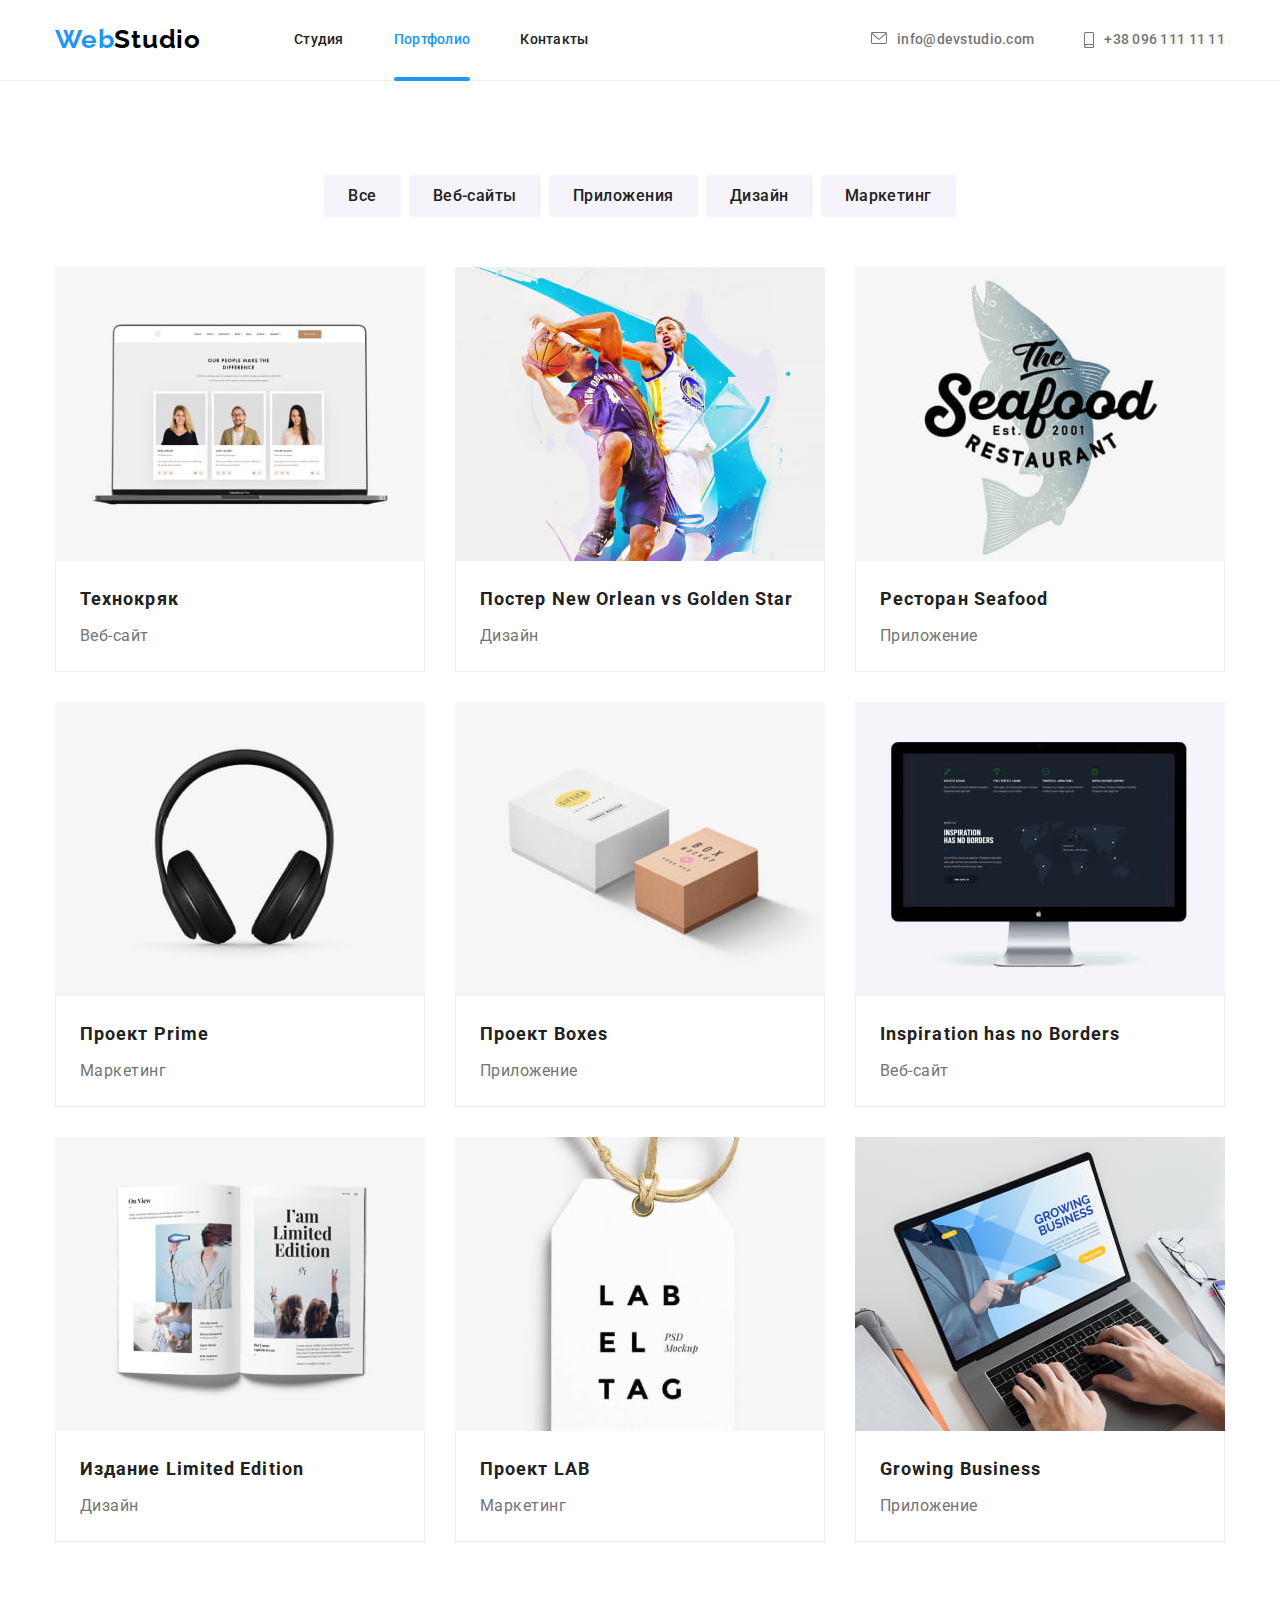
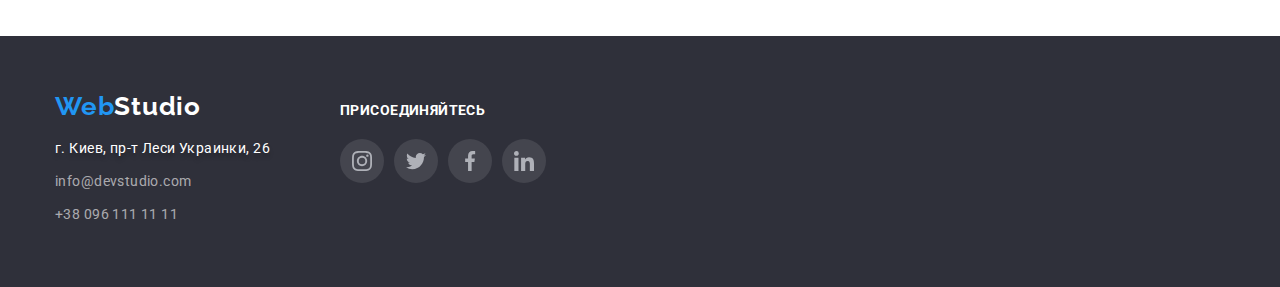
==== Portfolio.html @ 17a4c11c "Initial commit" ====
<!DOCTYPE html>
<html lang="ru">
  <head>
    <meta charset="UTF-8" />
    <meta http-equiv="X-UA-Compatible" content="IE=edge" />
    <meta name="viewport" content="width=device-width, initial-scale=1.0" />
    <title>Document</title>
    <link rel="preconnect" href="https://fonts.googleapis.com" />
    <link rel="preconnect" href="https://fonts.gstatic.com" crossorigin />
    <link rel="preconnect" href="https://fonts.googleapis.com" />
    <link rel="preconnect" href="https://fonts.gstatic.com" crossorigin />
    <link
      href="https://fonts.googleapis.com/css2?family=Raleway:wght@700&family=Roboto:wght@400;500;700;900&display=swap"
      rel="stylesheet"
    />
    <link
      rel="stylesheet"
      href="https://cdnjs.cloudflare.com/ajax/libs/modern-normalize/1.1.0/modern-normalize.min.css
    "
    />
    <link rel="stylesheet" href="./styles/style.css" />
  </head>

  <body>
    <header class="header">
      <div class="container header-container">
        <a href="WebStudio" class="logo">
          <span class="logo-first-word">Web</span
          ><span class="logo-second-word">Studio</span></a
        >
        <nav class="header-div">
          <ul class="main-nav">
            <li class="header-list-item">
              <a href="./index.html" class="link header-link nav-link"
                >Студия</a
              >
            </li>

            <li class="header-list-item">
              <a
                href="./Portfolio.html"
                class="link header-link current-link nav-link"
                >Портфолио</a
              >
            </li>

            <li class="header-list-item">
              <a href="Контакты" class="link header-link nav-link">Контакты</a>
            </li>
          </ul>
        </nav>

        <div class="secondsry-nav-div">
          <ul class="secondsry-nav">
            <li class="contact-list-item">
              <a
                href="mailto:info@devstudio.com"
                class="header-contact-link mail"
                ><svg class="contact-svg" width="16" height="12">
                  <use href="./image/icons.svg#mail"></use>
                </svg>
                info@devstudio.com</a
              >
            </li>
            <li class="contact-list-item">
              <a href="tel:+380961111111" class="header-contact-link phone">
                <svg class="contact-svg" width="10" height="16">
                  <use href="./image/icons.svg#phone"></use></svg
                >+38 096 111 11 11</a
              >
            </li>
          </ul>
        </div>
      </div>
    </header>

    <main>
      <section class="portfolio">
        <div class="container">
          <h1 class="visually-hidden">Портфолио</h1>
          <ul class="btn-list">
            <li class="btn-list-item">
              <button type="button" class="portfolio-btn">Все</button>
            </li>

            <li class="btn-list-item">
              <button type="button" class="portfolio-btn">Веб-сайты</button>
            </li>

            <li class="btn-list-item">
              <button type="button" class="portfolio-btn">Приложения</button>
            </li>

            <li class="btn-list-item">
              <button type="button" class="portfolio-btn">Дизайн</button>
            </li>

            <li class="btn-list-item">
              <button type="button" class="portfolio-btn">Маркетинг</button>
            </li>
          </ul>

          <ul class="portfolio-card-list">
            <li class="portfolio-card">
              <div class="portfolio-hover-div">
                <img src="./image/Portfolio/1.jpg" alt="ноутбук" width="370" />

                <div class="overlay">
                  <p class="portfolio-hover-title">
                    Ресурс предлагает комплексные предложения с разным уровнем
                    функционала и сервисов. Все это позволит посетителю получить
                    исчерпывающие сведения о компании или частном лице.
                  </p>
                </div>
              </div>
              <div class="portfolio-title-div">
                <h2 class="portfolio-title">Технокряк</h2>
                <p class="portfolio-category">Веб-сайт</p>
              </div>
            </li>

            <li class="portfolio-card">
              <div class="portfolio-hover-div">
                <img
                  src="./image/Portfolio/2.jpg"
                  alt="баскетбол"
                  width="370"
                />
                <div class="overlay">
                  <p class="portfolio-hover-title">
                    Lorem ipsum dolor sit amet, consectetur adipisicing elit. Ex
                    sapiente id exercitationem esse deleniti repellendus
                    necessitatibus omnis tempora eius aliquid.
                  </p>
                </div>
              </div>
              <div class="portfolio-title-div">
                <h2 class="portfolio-title">
                  Постер New Orlean vs Golden Star
                </h2>
                <p class="portfolio-category">Дизайн</p>
              </div>
            </li>

            <li class="portfolio-card">
              <div class="portfolio-hover-div">
                <img
                  src="./image/Portfolio/3.jpg"
                  alt="лого ресторана"
                  width="370"
                />
                <div class="overlay">
                  <p class="portfolio-hover-title">
                    Lorem ipsum dolor sit amet, consectetur adipisicing elit. Ex
                    sapiente id exercitationem esse deleniti repellendus
                    necessitatibus omnis tempora eius aliquid.
                  </p>
                </div>
              </div>
              <div class="portfolio-title-div">
                <h2 class="portfolio-title">Ресторан Seafood</h2>
                <p class="portfolio-category">Приложение</p>
              </div>
            </li>

            <li class="portfolio-card">
              <div class="portfolio-hover-div">
                <img src="./image/Portfolio/4.jpg" alt="наушники" width="370" />

                <div class="overlay">
                  <p class="portfolio-hover-title">
                    Lorem ipsum dolor sit amet, consectetur adipisicing elit. Ex
                    sapiente id exercitationem esse deleniti repellendus
                    necessitatibus omnis tempora eius aliquid.
                  </p>
                </div>
              </div>
              <div class="portfolio-title-div">
                <h2 class="portfolio-title">Проект Prime</h2>
                <p class="portfolio-category">Маркетинг</p>
              </div>
            </li>

            <li class="portfolio-card">
              <div class="portfolio-hover-div">
                <img src="./image/Portfolio/5.jpg" alt="коробки" width="370" />

                <div class="overlay">
                  <p class="portfolio-hover-title">
                    Lorem ipsum dolor sit amet, consectetur adipisicing elit. Ex
                    sapiente id exercitationem esse deleniti repellendus
                    necessitatibus omnis tempora eius aliquid.
                  </p>
                </div>
              </div>
              <div class="portfolio-title-div">
                <h2 class="portfolio-title">Проект Boxes</h2>
                <p class="portfolio-category">Приложение</p>
              </div>
            </li>

            <li class="portfolio-card">
              <div class="portfolio-hover-div">
                <img src="./image/Portfolio/6.jpg" alt="монитор" width="370" />

                <div class="overlay">
                  <p class="portfolio-hover-title">
                    Lorem ipsum dolor sit amet, consectetur adipisicing elit. Ex
                    sapiente id exercitationem esse deleniti repellendus
                    necessitatibus omnis tempora eius aliquid.
                  </p>
                </div>
              </div>
              <div class="portfolio-title-div">
                <h2 class="portfolio-title">Inspiration has no Borders</h2>
                <p class="portfolio-category">Веб-сайт</p>
              </div>
            </li>

            <li class="portfolio-card">
              <div class="portfolio-hover-div">
                <img src="./image/Portfolio/7.jpg" alt="журнал" width="370" />

                <div class="overlay">
                  <p class="portfolio-hover-title">
                    Lorem ipsum dolor sit amet, consectetur adipisicing elit. Ex
                    sapiente id exercitationem esse deleniti repellendus
                    necessitatibus omnis tempora eius aliquid.
                  </p>
                </div>
              </div>
              <div class="portfolio-title-div">
                <h2 class="portfolio-title">Издание Limited Edition</h2>
                <p class="portfolio-category">Дизайн</p>
              </div>
            </li>

            <li class="portfolio-card">
              <div class="portfolio-hover-div">
                <img src="./image/Portfolio/8.jpg" alt="лейб" width="370" />

                <div class="overlay">
                  <p class="portfolio-hover-title">
                    Lorem ipsum dolor sit amet, consectetur adipisicing elit. Ex
                    sapiente id exercitationem esse deleniti repellendus
                    necessitatibus omnis tempora eius aliquid.
                  </p>
                </div>
              </div>
              <div class="portfolio-title-div">
                <h2 class="portfolio-title">Проект LAB</h2>
                <p class="portfolio-category">Маркетинг</p>
              </div>
            </li>

            <li class="portfolio-card">
              <div class="portfolio-hover-div">
                <img
                  src="./image/Portfolio/9.jpg"
                  alt="печать на пк"
                  width="370"
                />
                <div class="overlay">
                  <p class="portfolio-hover-title">
                    Lorem ipsum dolor sit amet, consectetur adipisicing elit. Ex
                    sapiente id exercitationem esse deleniti repellendus
                    necessitatibus omnis tempora eius aliquid.
                  </p>
                </div>
              </div>
              <div class="portfolio-title-div">
                <h2 class="portfolio-title">Growing Business</h2>
                <p class="portfolio-category">Приложение</p>
              </div>
            </li>
          </ul>
        </div>
      </section>
    </main>

    <footer class="footer">
      <div class="container footer-block">
        <div class="footer-container">
          <a href="WebStudio" class="logo">
            <span class="logo-first-word">Web</span
            ><span class="logo-white-word">Studio</span></a
          >

          <a
            href="https://goo.gl/maps/T2ZpNwHjRuijeioPA"
            class="link adress"
            target="«_blank»"
            rel="noopener noreferrer"
          >
            г. Киев, пр-т Леси Украинки, 26
          </a>

          <a href="mailto:info@devstudio.com" class="footer-contact-link"
            >info@devstudio.com</a
          >

          <a href="tel:+380961111111" class="footer-contact-link"
            >+38 096 111 11 11</a
          >
        </div>

        <div>
          <p class="footer-title">присоединяйтесь</p>
          <ul class="team-svg-list">
            <li>
              <a href="" class="social-link">
                <svg class="social-link-svg" width="20px" height="20px">
                  <use href="./image/icons.svg#instagram"></use>
                </svg>
              </a>
            </li>

            <li>
              <a href="" class="social-link">
                <svg class="social-link-svg" width="20px" height="20px">
                  <use href="./image/icons.svg#twitter"></use>
                </svg>
              </a>
            </li>

            <li>
              <a href="" class="social-link">
                <svg class="social-link-svg" width="20px" height="20px">
                  <use href="./image/icons.svg#facebook"></use>
                </svg>
              </a>
            </li>

            <li>
              <a href="" class="social-link">
                <svg class="social-link-svg" width="20px" height="20px">
                  <use href="./image/icons.svg#linkedin"></use>
                </svg>
              </a>
            </li>
          </ul>
        </div>
      </div>
    </footer>
  </body>
</html>
---- styles/style.css ----
:root {
  --main-text-color: #212121;
  --secondary-text-color: #757575;
}

body {
  font-family: "Roboto", sans-serif;
}
.no-scroll {
  overflow: hidden;
}

/* main styles */
ul {
  list-style: none;
}

.link {
  text-decoration: none;
  color: #212121;
}

img {
  display: block;
}

.container {
  width: 1200px;
  padding-right: 15px;
  padding-left: 15px;
  margin-right: auto;
  margin-left: auto;
}

.footer-block {
  display: flex;
  align-items: baseline;
  gap: 70px;
}

/* header */

.header {
  border-bottom: 1px solid #eeeeee;
}

.header-container {
  display: flex;
  align-items: center;
}

.header-div {
  display: flex;
  align-items: center;
}

.main-nav {
  display: flex;
  margin-top: 0;
  margin-bottom: 0;
  padding-left: 0;
}

.secondsry-nav-div {
  display: flex;
  margin-left: auto;
}

.secondsry-nav {
  display: flex;
  gap: 50px;
  padding-left: 0;
  margin-top: 0;
  margin-bottom: 0;
}

.logo {
  font-family: "Raleway";
  font-style: normal;
  font-weight: 700;
  font-size: 26px;
  line-height: 0.83;
  letter-spacing: 0.03em;
  text-decoration: none;
}

.logo-first-word {
  color: #2196f3;
}

.logo-second-word {
  color: #000000;
}

.header-list-item {
  margin-left: 50px;
}
.header-list-item:first-child {
  margin-left: 93px;
}

.header-link {
  position: relative;
  display: block;
  color: var(--main-text-color);
  font-style: normal;
  font-weight: 500;
  font-size: 14px;
  line-height: 1.14;
  letter-spacing: 0.02em;
  padding-top: 32px;
  padding-bottom: 32px;
  transition: color 250ms cubic-bezier(0.4, 0, 0.2, 1);
}

.header-link:hover,
.header-link:focus {
  color: #2196f3;
}
.current-link {
  color: #2196f3;
}

.current-link::after {
  position: absolute;
  bottom: -1px;
  content: "";
  width: 100%;
  height: 4px;
  background: #2196f3;
  border-radius: 2px;
  display: block;
}

.header-contact-link {
  color: var(--secondary-text-color);
  text-decoration: none;
  font-weight: 500;
  font-size: 14px;
  line-height: 1.14;
  letter-spacing: 0.02em;
  padding-top: 32px;
  padding-bottom: 32px;
  display: flex;
  justify-content: center;
  align-items: flex-start;
  transition: color 250ms cubic-bezier(0.4, 0, 0.2, 1);
}

.header-contact-link:hover,
.header-contact-link:focus {
  color: #2196f3;
}

.contact-list-item {
  display: flex;
  justify-content: center;
  align-items: center;
}
.header-contact-link:hover,
.header-contact-link:focus .contact-svg {
  fill: currentColor;
}

.contact-svg {
  fill: currentColor;
  margin-right: 10px;
  display: inline-block;
}

/* Section hero */

.hero {
  max-width: 1600px;
  display: block;
  background-color: rgba(47, 48, 58, 0.4);
  background-image: linear-gradient(
      to right,
      rgba(47, 48, 58, 0.4),
      rgba(47, 48, 58, 0.4)
    ),
    url(../image/background/bg_hero.jpg);
  background-repeat: no-repeat;
  background-size: cover;
  text-align: center;
  margin-right: auto;
  margin-left: auto;
  padding-top: 200px;
  padding-right: 0;
  padding-bottom: 200px;
  padding-left: 0;
}

.hero-title {
  color: #ffffff;
  font-style: normal;
  font-weight: 900;
  font-size: 44px;
  line-height: 1.36;
  text-align: center;
  letter-spacing: 0.06em;
  text-transform: uppercase;
  margin-top: 0;
  margin-bottom: 30px;
}

.btn {
  font-family: inherit;
  font-style: normal;
  font-weight: 700;
  font-size: 16px;
  line-height: 1.87;
  display: inline-block;
  text-align: center;
  letter-spacing: 0.06em;
  color: #ffffff;
  background-color: #2196f3;
  cursor: pointer;
  border-radius: 5px;
  border-color: transparent;
  min-width: 200px;
  padding: 10px 32px;
}

/* Список преимуществ */

.benefits {
  padding-top: 94px;
}

.visually-hidden {
  position: absolute;
  width: 1px;
  height: 1px;
  margin: -1px;
  border: 0;
  padding: 0;
  white-space: nowrap;
  clip-path: inset(100%);
  clip: rect(0 0 0 0);
  overflow: hidden;
}

.benefits-list {
  display: flex;
  gap: 30px;
  justify-content: space-between;
  padding-left: 0;
  margin-top: 0;
  margin-bottom: 0;
}
.benefits-list-item {
  flex-basis: 270px;
}

.benefits-svg-div {
  width: 270px;
  height: 120px;
  background-color: #f5f4fa;
  border-radius: 4px;
  margin-bottom: 30px;
  display: flex;
  justify-content: center;
  align-items: center;
}

.benefits-title {
  color: var(--main-text-color);
  font-style: normal;
  font-weight: 700;
  font-size: 14px;
  line-height: 1.14;
  letter-spacing: 0.03em;
  text-transform: uppercase;
  margin-top: 0;
  margin-bottom: 10px;
}

.benefits-text {
  color: var(--secondary-text-color);
  font-style: normal;
  font-weight: 400;
  font-size: 14px;
  line-height: 1.71;
  letter-spacing: 0.03em;
  margin-top: 0;
  margin-bottom: 0;
}

/* Чем мы занимаемся */
.our-work {
  padding-top: 94px;
  padding-bottom: 94px;
}

.our-works-list {
  display: flex;
  justify-content: space-between;
  padding-left: 0;
  gap: 30px;
  margin-top: 0;
  margin-bottom: 0;
}

.work-title {
  color: var(--main-text-color);
  font-style: normal;
  font-weight: 700;
  font-size: 36px;
  line-height: 1.16;
  text-align: center;
  letter-spacing: 0.03em;
  margin-top: 0;
  margin-bottom: 50px;
}
.work-card-title-div {
  position: relative;
}
.work-card-title {
  position: absolute;
  bottom: 0;
  width: 100%;
  margin: 0;
  font-weight: 700;
  font-size: 14px;
  line-height: 1.14;
  text-align: center;
  letter-spacing: 0.03em;
  text-transform: uppercase;
  color: #ffffff;
  background-color: rgba(47, 48, 58, 0.8);
  padding-top: 28px;
  padding-bottom: 28px;
}

/* наша команда */

.team {
  background: #f5f4fa;
  padding-top: 94px;
  padding-bottom: 94px;
}

.team-title {
  color: var(--main-text-color);
  font-weight: 700;
  font-size: 36px;
  line-height: 1.16;
  text-align: center;
  letter-spacing: 0.03em;
  margin-top: 0;
  margin-bottom: 50px;
}

.team-list {
  display: flex;
  gap: 30px;
  justify-content: space-around;
  padding-left: 0;
  margin-top: 0;
  margin-bottom: 0;
}

.team-card {
  background: #ffffff;
  box-shadow: 0px 1px 3px rgba(0, 0, 0, 0.12), 0px 1px 1px rgba(0, 0, 0, 0.14),
    0px 2px 1px rgba(0, 0, 0, 0.2);
  border-radius: 0px 0px 4px 4px;
}

.workers-title-div {
  padding-top: 30px;
  padding-bottom: 30px;
  text-align: center;
}

.workers-name {
  color: var(--main-text-color);
  font-style: normal;
  font-weight: 500;
  font-size: 16px;
  line-height: 1.18;
  letter-spacing: 0.03em;
  margin-top: 0;
  margin-bottom: 10px;
}

.worker-position {
  color: var(--secondary-text-color);
  font-style: normal;
  font-weight: 400;
  font-size: 16px;
  line-height: 1.18;
  letter-spacing: 0.03em;
  margin-top: 0;
  margin-bottom: 16px;
}

.team-svg-list {
  display: flex;
  gap: 10px;
  justify-content: center;
  padding-left: 0;
  margin-top: 0;
  margin-bottom: 0;
}

.team-svg-card {
  width: 44px;
  height: 44px;
  color: #afb1b8;
  border-radius: 50%;
  display: flex;
  justify-content: center;
  align-items: center;
  transition: color 250ms cubic-bezier(0.4, 0, 0.2, 1),
    background 250ms cubic-bezier(0.4, 0, 0.2, 1);
}

.team-svg-card:hover,
.team-svg-card:focus {
  background-color: #2196f3;
  color: #ffffff;
}

.team-svg {
  fill: currentColor;
}
.team-svg-card:hover,
.team-svg-card:focus .team-svg {
  fill: currentColor;
}

/* клиенты */

.clients {
  padding-top: 94px;
  padding-bottom: 94px;
}

.clients-title {
  color: var(--main-text-color);
  font-weight: 700;
  font-size: 36px;
  line-height: 1.16;
  text-align: center;
  letter-spacing: 0.03em;
  margin-top: 0;
  margin-bottom: 50px;
}

.clients-list {
  display: flex;
  gap: 30px;
  margin-top: 0;
  margin-bottom: 0;
  padding-left: 0;
}

.clients-list-item {
  display: flex;
  justify-content: center;
  text-align: center;
}

.clients-link {
  display: flex;
  justify-content: center;
  align-items: center;
  border-radius: 4px;
  width: 170px;
  height: 92px;
  border: 1px solid #afb1b8;
  color: #afb1b8;
  transition: color 250ms cubic-bezier(0.4, 0, 0.2, 1),
    border 250ms cubic-bezier(0.4, 0, 0.2, 1);
}

.clients-link:hover,
.clients-link:focus {
  border: 1px solid #2196f3;
  color: #2196f3;
}

.clients-link:hover .clients-logo {
  fill: currentColor;
}
.clients-link:focus .clients-logo {
  fill: currentColor;
}

.clients-logo {
  fill: currentColor;
}

/* footer */

.footer {
  background-color: #2f303a;
  padding-top: 60px;
  padding-bottom: 60px;
}

.footer-container {
  display: flex;
  flex-direction: column;
  margin-left: 0;
}

.logo-white-word {
  color: #ffffff;
}

.adress {
  color: #ffffff;
  text-shadow: 0px 4px 4px rgba(0, 0, 0, 0.25);
  font-style: normal;
  font-weight: 400;
  font-size: 14px;
  line-height: 1.71;
  letter-spacing: 0.03em;
  margin-top: 20px;
  margin-bottom: 9px;
  transition: color 250ms cubic-bezier(0.4, 0, 0.2, 1);
}

.adress:hover,
.adress:focus {
  color: #2196f3;
}

.footer-contact-link {
  color: rgba(255, 255, 255, 0.6);
  font-style: normal;
  font-weight: 400;
  font-size: 14px;
  line-height: 1.71;
  letter-spacing: 0.03em;
  text-decoration: none;
  margin-bottom: 9px;
  transition: color 250ms cubic-bezier(0.4, 0, 0.2, 1);
}

.footer-contact-link:hover,
.footer-contact-link:focus {
  color: #2196f3;
}

.footer-contact-link:last-child {
  margin-bottom: 0;
}

.footer-title {
  font-weight: 700;
  font-size: 14px;
  line-height: 1.14;
  letter-spacing: 0.03em;
  text-transform: uppercase;
  color: #ffffff;
  margin-top: 0;
  margin-bottom: 20px;
}
.social-link {
  width: 44px;
  height: 44px;
  color: #afb1b8;
  background: rgba(255, 255, 255, 0.1);
  border-radius: 50%;
  display: flex;
  justify-content: center;
  align-items: center;
  transition: color 250ms cubic-bezier(0.4, 0, 0.2, 1),
    background 250ms cubic-bezier(0.4, 0, 0.2, 1);
}

.social-link:hover,
.social-link:focus {
  background-color: #2196f3;
  color: #ffffff;
}

.social-link-svg {
  fill: currentColor;
}
.social-link:hover,
.social-link:focus .team-svg {
  fill: currentColor;
}

/* Модальное окно */

.backdrop {
  position: fixed;
  top: 0;
  left: 0;
  width: 100%;
  height: 100%;
  background-color: rgba(0, 0, 0, 0.2);
  transition: opacity 250ms cubic-bezier(0.4, 0, 0.2, 1),
    visibility 250ms cubic-bezier(0.4, 0, 0.2, 1);
}

.backdrop.is-hidden {
  opacity: 0;
  visibility: hidden;
  pointer-events: none;
}

.modal {
  position: absolute;
  top: 50%;
  left: 50%;
  transform: translate(-50%, -50%) scale(1) rotate(0);
  width: 528px;
  height: 581px;
  background-color: #ffffff;
  box-shadow: 0px 1px 3px rgba(0, 0, 0, 0.12), 0px 1px 1px rgba(0, 0, 0, 0.14),
    0px 2px 1px rgba(0, 0, 0, 0.2);
  border-radius: 4px;
  transition: 1000ms;
}

.backdrop.is-hidden .modal {
  transform: translate(-50%, -50%) scale(0.2) rotate(45deg);
}

.modal-close-btn {
  position: absolute;
  padding: 6px;
  top: 8px;
  right: 8px;
  background-color: #ffffff;
  border: 1px solid rgba(0, 0, 0, 0.1);
  border-radius: 50%;
  display: flex;
  justify-content: center;
  align-items: center;
  cursor: pointer;
}

/* Портфолио */

.portfolio {
  padding-top: 94px;
  padding-bottom: 94px;
}

.btn-list {
  display: flex;
  justify-content: center;
  margin-top: 0;
  margin-bottom: 0;
  padding-left: 0;
}

.portfolio-btn {
  color: var(--main-text-color);
  background-color: #f5f4fa;
  font-style: normal;
  font-weight: 500;
  font-size: 16px;
  line-height: 1.62;
  text-align: center;
  letter-spacing: 0.03em;
  border-radius: 4px;
  border-color: transparent;
  padding: 6px 22px;
  cursor: pointer;
  transition: color 250ms cubic-bezier(0.4, 0, 0.2, 1),
    background 250ms cubic-bezier(0.4, 0, 0.2, 1);
}

.btn-list-item {
  margin-left: 8px;
}
.btn-list-item:first-child {
  margin-left: 0;
}

.portfolio-btn:hover,
.portfolio-btn:focus {
  background-color: #2196f3;
  color: #ffffff;
}
.btn-list {
  display: flex;
  margin-bottom: 50px;
}

.portfolio-card-list {
  display: flex;
  flex-wrap: wrap;
  gap: 30px;
  padding-left: 0;
  margin-top: 0;
  margin-bottom: 0;
}

.portfolio-card {
  flex-basis: calc((100% - 60px) / 3);
}

.portfolio-card:hover {
  box-shadow: 0px 1px 1px rgba(0, 0, 0, 0.12), 0px 4px 4px rgba(0, 0, 0, 0.06),
    1px 4px 6px rgba(0, 0, 0, 0.16);
}

.portfolio-card:hover .overlay {
  cursor: pointer;
  transform: translateY(0%);
}
.portfolio-hover-div {
  position: relative;
  overflow: hidden;
}

.overlay {
  position: absolute;
  bottom: 0;
  left: 0;
  display: block;
  transform: translateY(100%);
  background-color: rgba(33, 150, 243, 0.9);
  width: 100%;
  height: 100%;
  transition: transform 250ms cubic-bezier(0.4, 0, 0.2, 1);
}

.portfolio-hover-title {
  margin: 0;
  padding-top: 63px;
  padding-right: 24px;
  padding-bottom: 63px;
  padding-left: 24px;
  font-weight: 400;
  font-size: 18px;
  line-height: 1.55;
  letter-spacing: 0.03em;
  color: #ffffff;
}
.portfolio-hover-title:hover {
  opacity: 1;
}

.portfolio-title-div {
  border: 1px solid #eeeeee;
  border-top: none;
  padding-top: 20px;
  padding-right: 24px;
  padding-bottom: 20px;
  padding-left: 24px;
}

.portfolio-title {
  color: var(--main-text-color);
  font-weight: 700;
  font-size: 18px;
  line-height: 2;
  letter-spacing: 0.06em;
  margin-top: 0;
  margin-bottom: 4px;
}

.portfolio-category {
  color: var(--secondary-text-color);
  font-weight: 400;
  font-size: 16px;
  line-height: 1.87;
  letter-spacing: 0.03em;
  margin-top: 0;
  margin-bottom: 0;
}
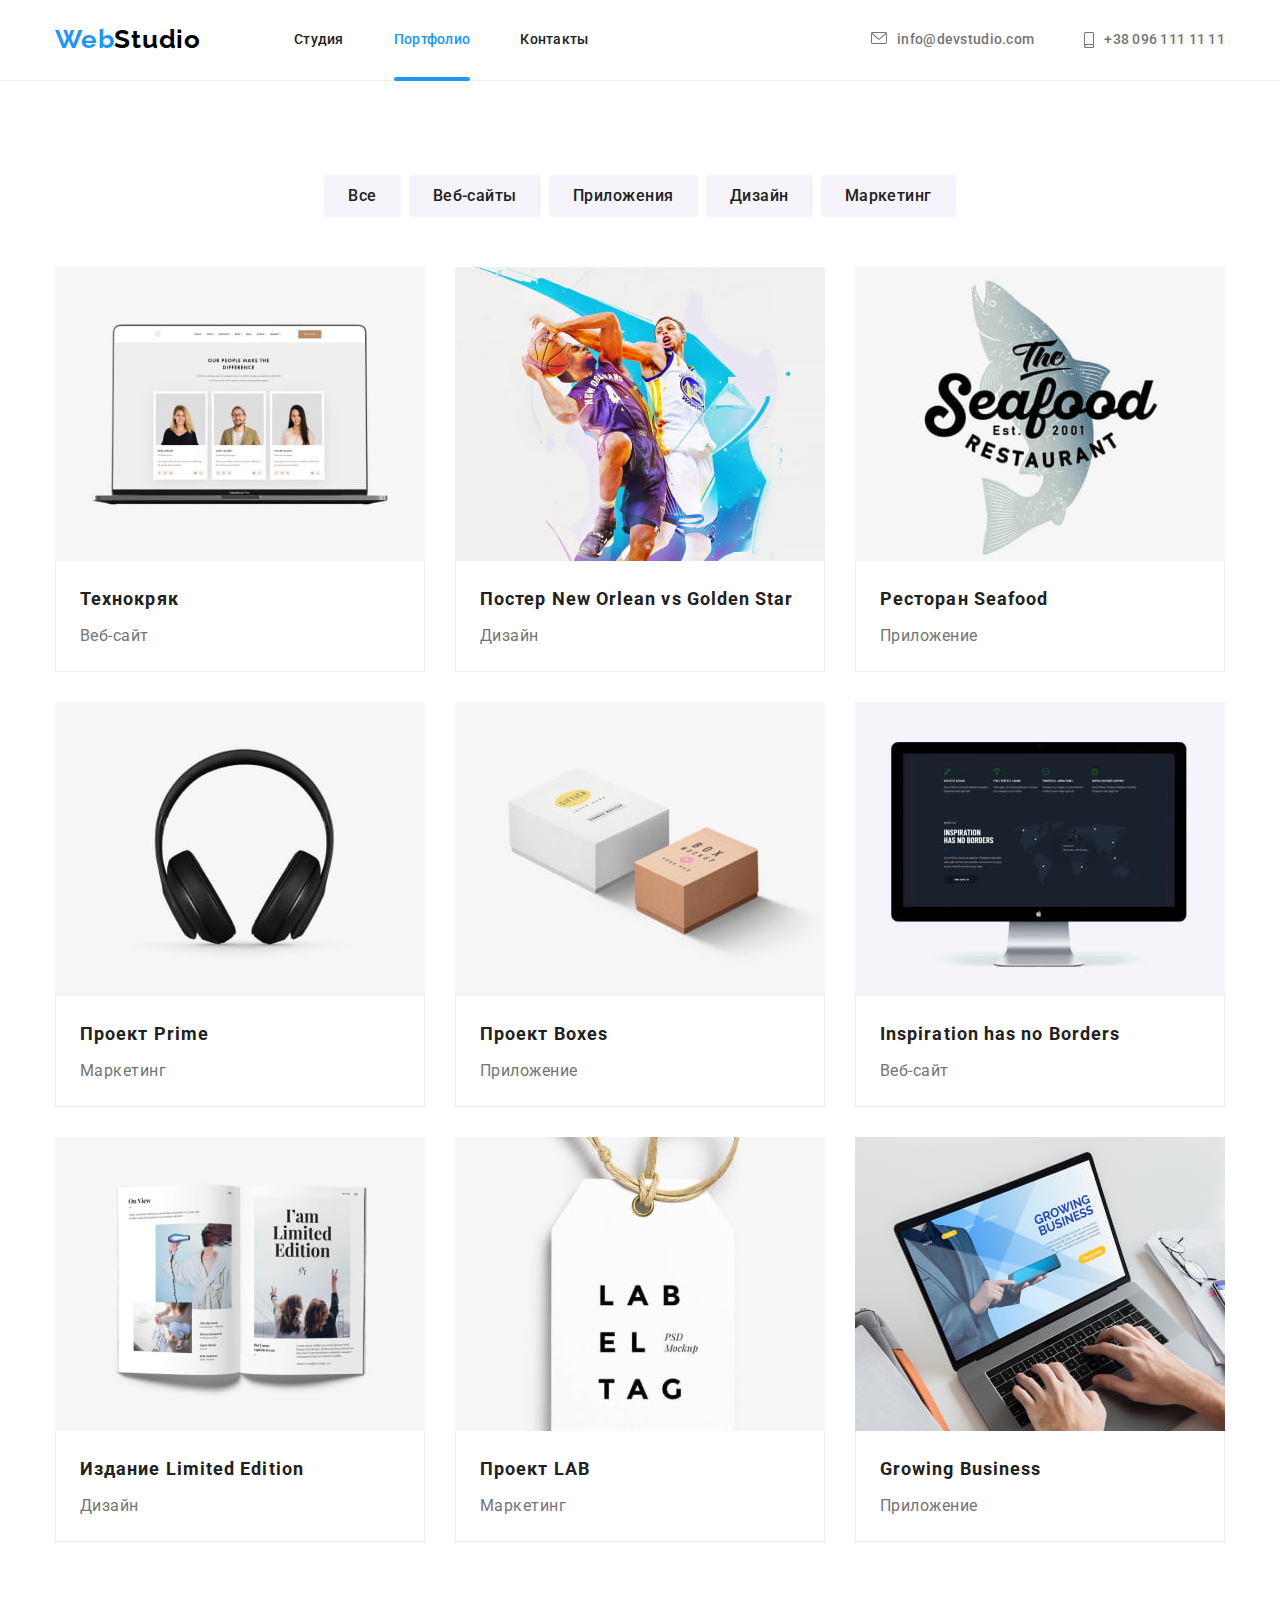
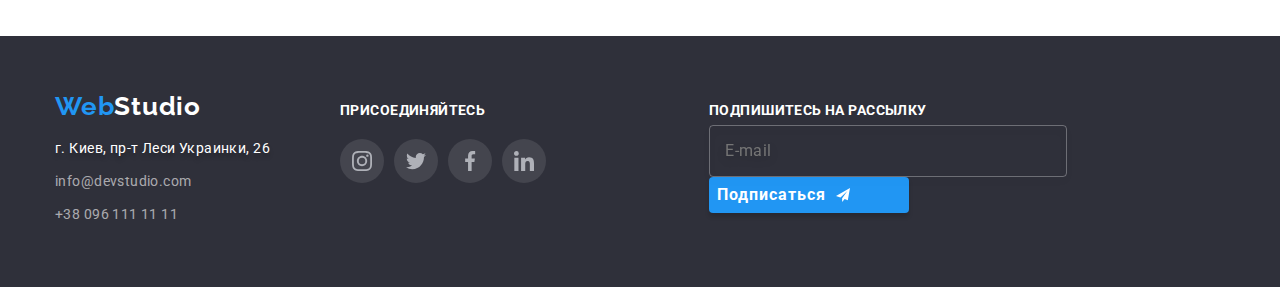
==== commit 8f3880de: "код" ====
--- a/Portfolio.html
+++ b/Portfolio.html
@@ -278,7 +278,7 @@
       </section>
     </main>
 
-    <footer class="footer">
+        <footer class="footer">
       <div class="container footer-block">
         <div class="footer-container">
           <a href="WebStudio" class="logo">
@@ -308,7 +308,7 @@
           <p class="footer-title">присоединяйтесь</p>
           <ul class="team-svg-list">
             <li>
-              <a href="" class="social-link">
+              <a href="" aria-label="Socialmedia" class="social-link">
                 <svg class="social-link-svg" width="20px" height="20px">
                   <use href="./image/icons.svg#instagram"></use>
                 </svg>
@@ -316,7 +316,7 @@
             </li>
 
             <li>
-              <a href="" class="social-link">
+              <a href="" aria-label="Socialmedia" class="social-link">
                 <svg class="social-link-svg" width="20px" height="20px">
                   <use href="./image/icons.svg#twitter"></use>
                 </svg>
@@ -324,7 +324,7 @@
             </li>
 
             <li>
-              <a href="" class="social-link">
+              <a href="" aria-label="Socialmedia" class="social-link">
                 <svg class="social-link-svg" width="20px" height="20px">
                   <use href="./image/icons.svg#facebook"></use>
                 </svg>
@@ -332,7 +332,7 @@
             </li>
 
             <li>
-              <a href="" class="social-link">
+              <a href="" aria-label="Socialmedia" class="social-link">
                 <svg class="social-link-svg" width="20px" height="20px">
                   <use href="./image/icons.svg#linkedin"></use>
                 </svg>
@@ -340,7 +340,20 @@
             </li>
           </ul>
         </div>
-      </div>
+        
+          <form class="subscribe-form">
+          <p class="subscribe-form-title">Подпишитесь на рассылку</p>
+          <div class="subscribe-form-div">
+            <input type="mail" placeholder="E-mail" class="subscribe-form-input"/>
+          <button type="submit" class="submit-form-btn">Подписаться
+            <svg class="subscribe-form-svg" width="24" height="24">
+            <use href="./image/icons.svg#send"></use>
+            </svg>
+          </button>
+          </div>
+        </div>
+        </form>
+      
     </footer>
   </body>
 </html>
--- a/styles/style.css
+++ b/styles/style.css
@@ -586,6 +586,52 @@
 .social-link:focus .team-svg {
   fill: currentColor;
 }
+.subscribe-form {
+  margin-left: 93px;
+}
+.subscribe-form-input {
+  border: 1px solid rgba(255, 255, 255, 0.3);
+  filter: drop-shadow(0px 4px 4px rgba(0, 0, 0, 0.15));
+  border-radius: 4px;
+  background-color: transparent;
+  color: rgba(255, 255, 255, 0.6);
+  font-weight: 400;
+  font-size: 16px;
+  line-height: 1.25;
+  letter-spacing: 0.03em;
+  padding: 15px;
+  width: 358px;
+}
+
+.subscribe-form-title {
+  font-weight: 700;
+  font-size: 14px;
+  line-height: 1.14px;
+  letter-spacing: 0.03em;
+  text-transform: uppercase;
+  color: #ffffff;
+}
+
+.submit-form-btn {
+  font-weight: 700;
+  font-size: 16px;
+  line-height: 1.88;
+  display: flex;
+  align-items: center;
+  text-align: center;
+  letter-spacing: 0.06em;
+  color: #ffffff;
+  padding-top: 10px 28px;
+  background-color: #2196f3;
+  box-shadow: 0px 4px 4px rgba(0, 0, 0, 0.15);
+  border-radius: 4px;
+  border-color: transparent;
+  cursor: pointer;
+  width: 200px;
+}
+.subscribe-form-svg {
+  padding-left: 10px;
+}
 
 /* Модальное окно */
 
@@ -618,6 +664,10 @@
     0px 2px 1px rgba(0, 0, 0, 0.2);
   border-radius: 4px;
   transition: 1000ms;
+  padding-top: 40px;
+  padding-right: 39px;
+  padding-left: 41px;
+  padding-bottom: 40px;
 }
 
 .backdrop.is-hidden .modal {
@@ -636,8 +686,142 @@
   justify-content: center;
   align-items: center;
   cursor: pointer;
-}
-
+  width: 33px;
+  height: 33px;
+}
+.modal-close-svg {
+  position: absolute;
+}
+.modal-close-btn:hover .modal-close-svg {
+  fill: #2196f3;
+}
+
+.register-form {
+  margin-top: 12px;
+}
+.modal-title {
+  font-weight: 700;
+  font-size: 20px;
+  line-height: 1.15;
+  text-align: center;
+  letter-spacing: 0.03em;
+  color: var(--main-text-color);
+}
+
+.modal-form {
+  display: flex;
+  flex-direction: column;
+  gap: 10px;
+}
+
+.modal-label {
+  position: relative;
+  display: block;
+}
+.modal-label:focus-within {
+  fill: #2196f3;
+}
+
+.modal-span {
+  font-weight: 400;
+  font-size: 12px;
+  line-height: 1.16;
+  letter-spacing: 0.01em;
+  color: var(--secondary-text-color);
+  display: block;
+  text-align: left;
+  margin-bottom: 4px;
+}
+
+.modal-input {
+  border: 1px solid rgba(33, 33, 33, 0.2);
+  border-radius: 4px;
+  margin-bottom: 20px;
+  height: 40px;
+  width: 100%;
+  padding-left: 43px;
+  margin-bottom: 10px;
+}
+
+.modal-svg {
+  position: absolute;
+  bottom: 20px;
+  left: 12px;
+}
+
+.modal-textarea {
+  display: block;
+  width: 100%;
+  height: 120px;
+  resize: none;
+  border-radius: 4px;
+  padding: 10px;
+  font-weight: 400;
+  font-size: 12px;
+  line-height: 1.16;
+  letter-spacing: 0.01em;
+  color: rgba(117, 117, 117, 0.5);
+}
+
+.modal-textarea:placeholder-shown {
+  border-color: rgba(33, 33, 33, 0.2);
+}
+
+.modal-textarea:not(:placeholder-shown) {
+  border-color: #2196f3;
+}
+
+.text-span {
+  font-weight: 400;
+  font-size: 14px;
+  line-height: 1.71;
+  letter-spacing: 0.03em;
+  color: var(--secondary-text-color);
+  user-select: none;
+}
+
+.agreement {
+  display: flex;
+  justify-content: center;
+  align-items: center;
+  gap: 8.4px;
+}
+
+.check {
+  opacity: 0;
+  transition: opacity 250ms cubic-bezier(0.4, 0, 0.2, 1);
+}
+.modal-checkbox:checked + .register-svg .check {
+  opacity: 1;
+}
+
+.modal-checkbox:checked + .register-svg .uncheck {
+  opacity: 0;
+}
+
+.agreement-link {
+  font-weight: 400;
+  font-size: 14px;
+  line-height: 1.71;
+  letter-spacing: 0.03em;
+  text-decoration-line: underline;
+  color: #2196f3;
+  text-underline-position: under;
+}
+
+.modal-btn {
+  background: #2196f3;
+  box-shadow: 0px 4px 4px rgba(0, 0, 0, 0.15);
+  border-radius: 4px;
+  border-color: transparent;
+  font-weight: 700;
+  font-size: 16px;
+  line-height: 1.87;
+  color: #ffffff;
+  width: 200px;
+  padding: 10px 52px;
+  cursor: pointer;
+}
 /* Портфолио */
 
 .portfolio {
